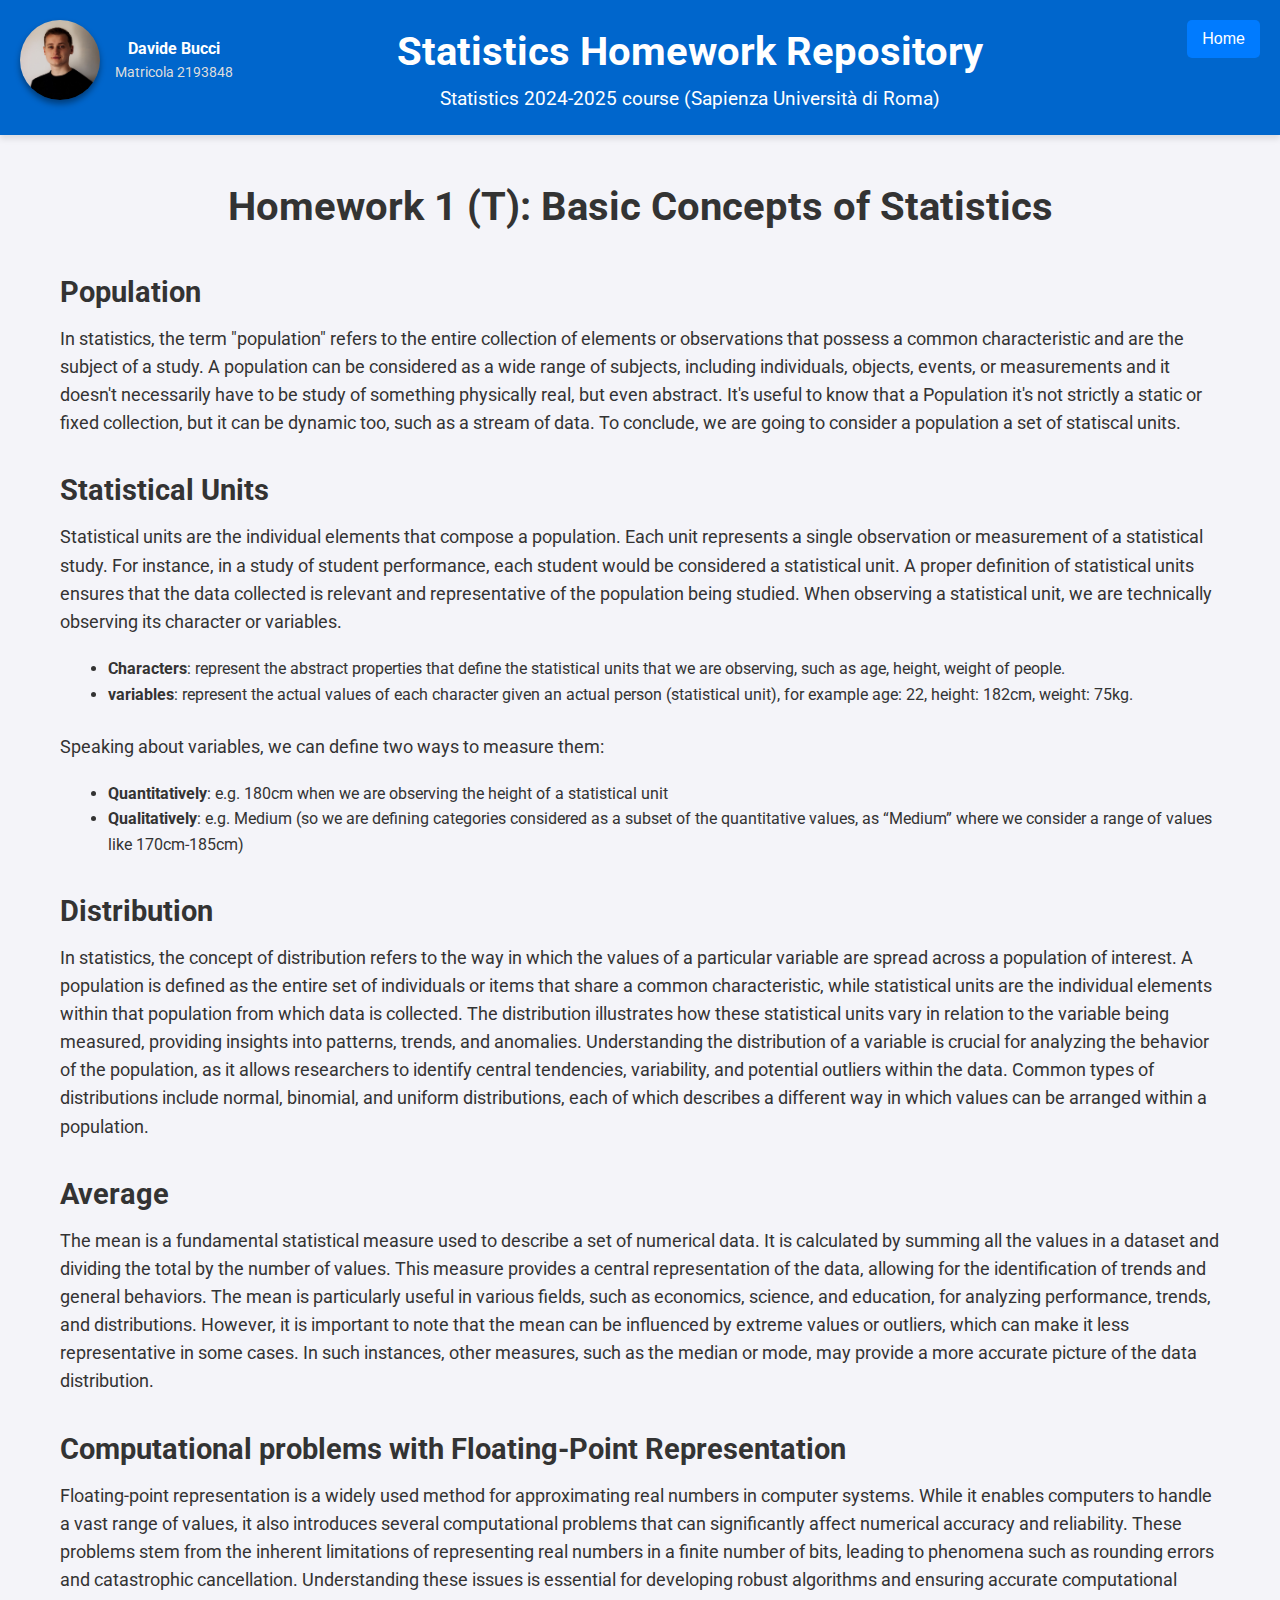
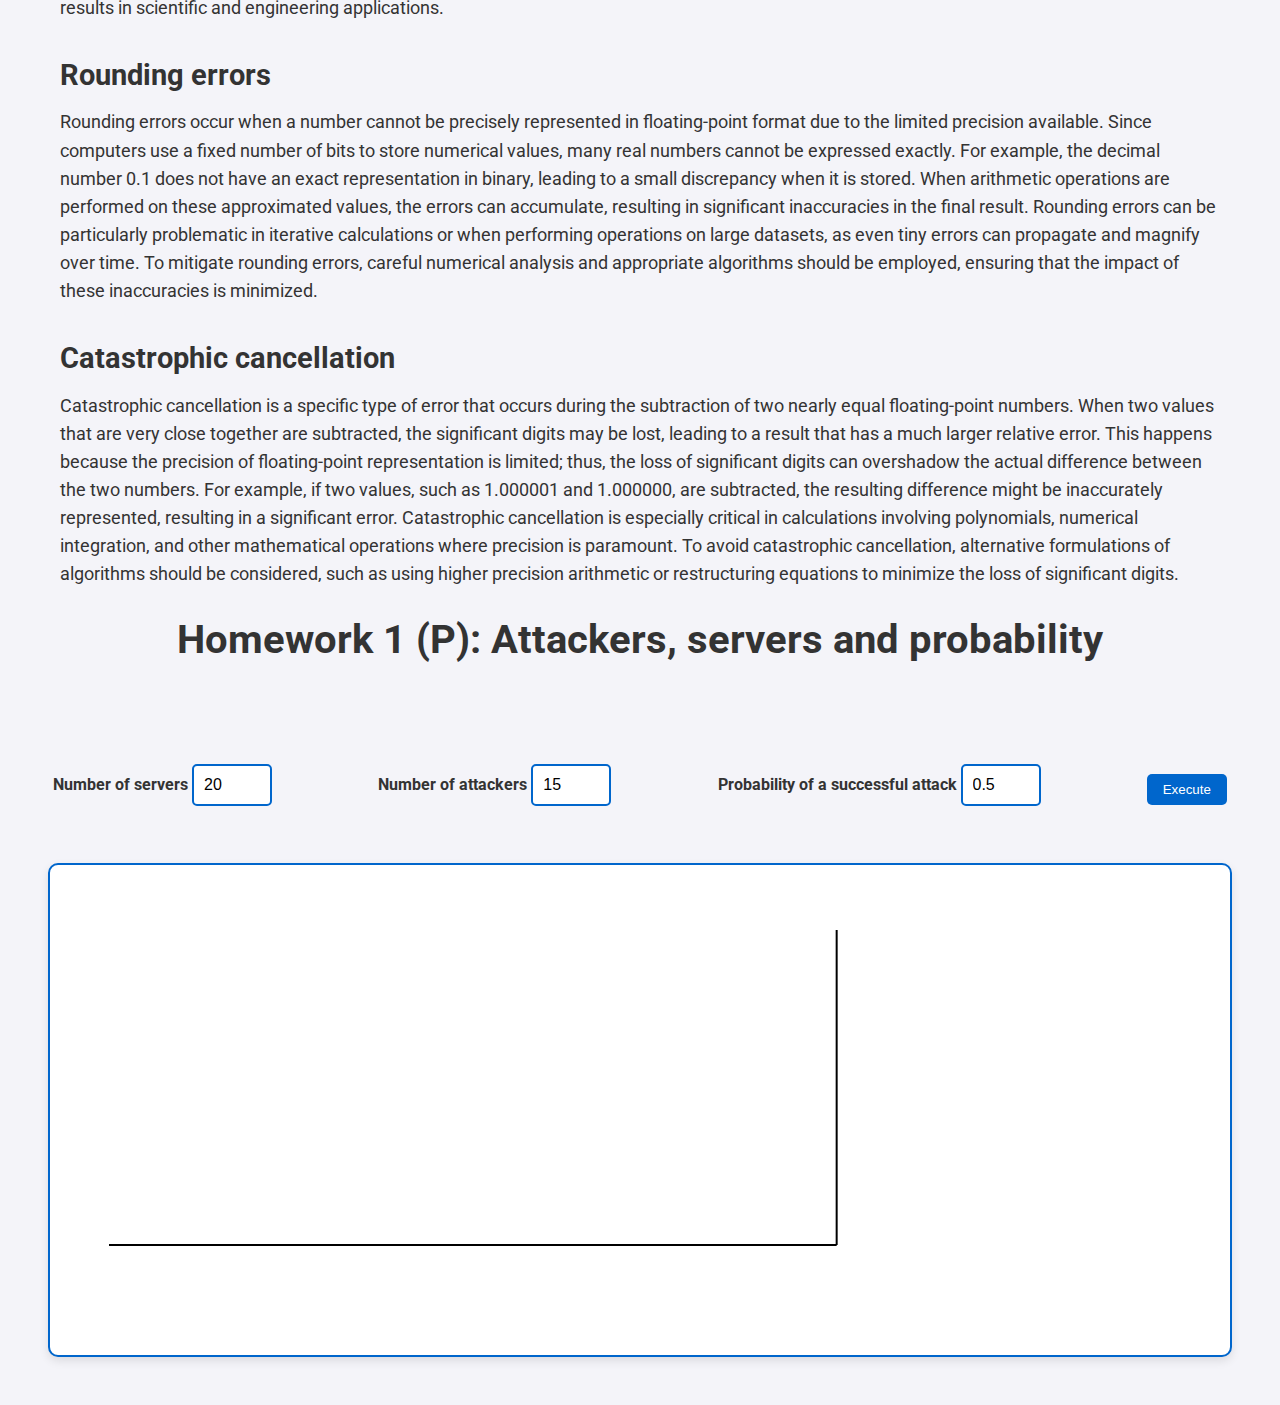
==== HW1/index.html @ 6c003152 "feat(HW1): added theoretical question + exercises at the end" ====
<!DOCTYPE html>
<html lang="en">
<head>
    <meta charset="UTF-8">
    <meta name="viewport" content="width=device-width, initial-scale=1.0">
    <meta http-equiv="X-UA-Compatible" content="ie=edge">
    <title>Statistics Homework | Davide Bucci</title>
    <link rel="stylesheet" href="style.css">
    <link rel="stylesheet" href="../style.css">
    <link href="https://fonts.googleapis.com/css2?family=Roboto:wght@400;500&display=swap" rel="stylesheet">
</head>
<body>
    <header>
        <div class="container">
            <div class="profile">
                <div class="profile-photo">
                    <img src="../biopic.jpg" alt="Foto di Davide Bucci">
                </div>
                <div class="profile-info">
                    <p class="name">Davide Bucci</p>
                    <p class="matricola">Matricola 2193848</p>
                </div>
            </div>
            <h1>Statistics Homework Repository</h1>
            <p>Statistics 2024-2025 course (Sapienza Università di Roma)</p>
            <div class="home-button-container">
                <button class="home-button" onclick="window.location.href='../index.html'">Home</button>
            </div>
        </div>
    </header>

    <main>
        <div class="container">
            <section class="homework-content">
                <h2>Homework 1 (T): Basic Concepts of Statistics</h2>

                <h3>Population</h3>
                <p>
                    In statistics, the term "population" refers to the entire collection of elements or observations that possess a common characteristic and are the subject of a study.
                    A population can be considered as a wide range of subjects, including individuals, objects, events, or measurements and it doesn't necessarily have to be study of something physically real, but even abstract.
                    It's useful to know that a Population it's not strictly a static or fixed collection, but it can be dynamic too, such as a stream of data.
                    To conclude, we are going to consider a population a set of statiscal units.

                </p>

                <h3>Statistical Units</h3>
                <p>
                    Statistical units are the individual elements that compose a population. Each unit represents a single observation or measurement of a statistical study. For instance, in a study of student performance, each student would be considered a statistical unit. A proper definition of statistical units ensures that the data collected is relevant and representative of the population being studied.
                    When observing a statistical unit, we are technically observing its character or variables.
                </p>
                <ul>
                    <li>
                        <strong>Characters</strong>: represent the abstract properties that define the statistical units that we are observing, such as age, height, weight of people.
                    </li>
                    <li>
                        <strong>variables</strong>: represent the actual values of each character given an actual person (statistical unit), for example age: 22, height: 182cm,  weight: 75kg.
                    </li>
                </ul>
                <br>
                <p>
                    Speaking about variables, we can define two ways to measure them:
                </p>
                <ul>
                    <li>
                        <strong>Quantitatively</strong>: e.g. 180cm when we are observing the height of a statistical unit
                    </li>
                    <li>
                        <strong>Qualitatively</strong>: e.g. Medium (so we are defining categories considered as a subset of the quantitative values, as “Medium” where we consider a range of values like 170cm-185cm)
                    </li>
                </ul>                   
                <h3>Distribution</h3>
                <p>
                    In statistics, the concept of distribution refers to the way in which the values of a particular variable are spread across a population of interest.
                    A population is defined as the entire set of individuals or items that share a common characteristic, while statistical units are the individual elements within that population from which data is collected. 
                    The distribution illustrates how these statistical units vary in relation to the variable being measured, providing insights into patterns, trends, and anomalies. 
                    Understanding the distribution of a variable is crucial for analyzing the behavior of the population, as it allows researchers to identify central tendencies, variability, and potential outliers within the data.
                    Common types of distributions include normal, binomial, and uniform distributions, each of which describes a different way in which values can be arranged within a population.
                </p>
                <h3>Average</h3>
                <p>
                    The mean is a fundamental statistical measure used to describe a set of numerical data. It is calculated by summing all the values in a dataset and dividing the total by the number of values.
                    This measure provides a central representation of the data, allowing for the identification of trends and general behaviors.
                    The mean is particularly useful in various fields, such as economics, science, and education, for analyzing performance, trends, and distributions.
                    However, it is important to note that the mean can be influenced by extreme values or outliers, which can make it less representative in some cases.
                    In such instances, other measures, such as the median or mode, may provide a more accurate picture of the data distribution.
                </p>
                <h3>Computational problems with Floating-Point Representation</h3>
                <p>
                    Floating-point representation is a widely used method for approximating real numbers in computer systems.
                    While it enables computers to handle a vast range of values, it also introduces several computational problems that can significantly affect numerical accuracy and reliability.
                    These problems stem from the inherent limitations of representing real numbers in a finite number of bits, leading to phenomena such as rounding errors and catastrophic cancellation.
                    Understanding these issues is essential for developing robust algorithms and ensuring accurate computational results in scientific and engineering applications.
                </p>
                <h3>Rounding errors</h3>
                <p>
                    Rounding errors occur when a number cannot be precisely represented in floating-point format due to the limited precision available.
                    Since computers use a fixed number of bits to store numerical values, many real numbers cannot be expressed exactly.
                    For example, the decimal number 0.1 does not have an exact representation in binary, leading to a small discrepancy when it is stored.
                    When arithmetic operations are performed on these approximated values, the errors can accumulate, resulting in significant inaccuracies in the final result.
                    Rounding errors can be particularly problematic in iterative calculations or when performing operations on large datasets, as even tiny errors can propagate and magnify over time.
                    To mitigate rounding errors, careful numerical analysis and appropriate algorithms should be employed, ensuring that the impact of these inaccuracies is minimized.
                </p>
                <h3>Catastrophic cancellation</h3>
                <p>
                    Catastrophic cancellation is a specific type of error that occurs during the subtraction of two nearly equal floating-point numbers. 
                    When two values that are very close together are subtracted, the significant digits may be lost, leading to a result that has a much larger relative error.
                    This happens because the precision of floating-point representation is limited; thus, the loss of significant digits can overshadow the actual difference between the two numbers.
                    For example, if two values, such as 1.000001 and 1.000000, are subtracted, the resulting difference might be inaccurately represented, resulting in a significant error.
                    Catastrophic cancellation is especially critical in calculations involving polynomials, numerical integration, and other mathematical operations where precision is paramount. 
                    To avoid catastrophic cancellation, alternative formulations of algorithms should be considered, such as using higher precision arithmetic or restructuring equations to minimize the loss of significant digits.
                </p>
                <h2>Homework 1 (P): Attackers, servers and probability</h2>
            </section>
        </div>
        <div class="c-space">
            <div class="input-box">
                <div class="input-text">
                    <label for="servers">Number of servers</label>
                    <input type="number" value="20" min="0" max="1000" id="servers" name="servers">
                </div>
                <div class="input-text">
                    <label for="attackers">Number of attackers</label>
                    <input type="number" value="15" min="0" max="1000" id="attackers" name="attackers">    
                </div>
                <div class="input-text">
                    <label for="probability">Probability of a successful attack</label>
                    <input type="number" value="0.5" min="0" max="1" step="0.1" id="probability" name="probability">    
                </div>
                <div class="input-execute">
                    <button type="button" onclick="onExecute()">Execute</button>
                </div>
            </div>
            <div class="canvas-container">
                <canvas id="myCanvas" width="400" height="400"></canvas>
            </div>
            <script src="script.js"></script>
        </div>
    </main>
</body>
</html>
---- HW1/style.css ----
body {
    margin: 0;
    font-family: Arial, Helvetica, sans-serif;
}

.title-box {
    background-color: rgb(200, 200, 200, 0.5);
    padding: 1rem 0 1rem 0;
}

.title {
    font-size: 55px;
    text-align: center;
}

.input-box {
    padding-top: 2rem;
    display: flex;
    justify-content: space-around;
    input {
        width: 5rem;
    }
}

.input-execute {
    display: flex;
    justify-content: center;
    button {
        padding: 0.5rem 1rem 0.5rem 1rem;
    }
}

.homework-content {
    padding: 40px 0;
}

.homework-content h2 {
    text-align: center;
    font-size: 2.5rem;
    margin-bottom: 20px;
}

.homework-content h3 {
    font-size: 1.8rem;
    margin-top: 30px;
    margin-bottom: 10px;
}

.homework-content p {
    font-size: 1.1rem;
    line-height: 1.6;
    margin-bottom: 20px;
}

ul {
    padding-left: 3rem;
}

label {
    margin-bottom: 5px;
    font-weight: bold;
}

/* Input styles */
input[type="number"] {
    padding: 10px;
    border: 2px solid #0066cc;
    border-radius: 5px;
    font-size: 1rem;
    transition: border-color 0.3s ease;
}

input[type="number"]:focus {
    border-color: #005bb5;
    outline: none;
}

/* Button styles */
.input-execute {
    margin: 10px 0;
}

button {
    padding: 10px 20px;
    background-color: #0066cc;
    color: #fff;
    border: none;
    border-radius: 5px;
    cursor: pointer;
    transition: background-color 0.3s ease;
}

button:hover {
    background-color: #005bb5;
}

/* Canvas container styles */
.canvas-container {
    border: 2px solid #0066cc;
    border-radius: 10px;
    padding: 20px;
    background-color: #fff;
    box-shadow: 0px 4px 10px rgba(0, 0, 0, 0.1);
    display: flex;
    justify-content: center;
    align-items: center;
    margin: 3rem;
}

canvas {
    display: block;
}

.home-button {
    background-color: #007BFF; /* Colore di sfondo blu */
    color: white; /* Colore del testo */
    border: none; /* Rimuovi il bordo */
    border-radius: 5px; /* Angoli arrotondati */
    padding: 10px 15px; /* Spaziatura interna */
    cursor: pointer; /* Mostra il puntatore quando sopra */
    font-size: 16px; /* Dimensione del testo */
}

.home-button:hover {
    background-color: #0056b3; /* Colore di sfondo quando il mouse è sopra */
}

header {
    position: relative; /* Necessario per posizionare il pulsante */
}

.home-button-container {
    position: absolute; /* Posiziona il pulsante in modo assoluto */
    top: 20px; /* Spazio dall'alto */
    right: 20px; /* Spazio dal lato destro */
}
---- style.css ----
/* Font import and basic settings */
* {
    margin: 0;
    padding: 0;
    box-sizing: border-box;
}

html, body {
    height: 100%;
}

body {
    font-family: 'Roboto', sans-serif;
    background-color: #f4f4f9;
    color: #333;
    line-height: 1.6;
    display: flex;
    flex-direction: column;
    min-height: 100vh;
}

a {
    text-decoration: none;
    color: #0066cc;
}

a:hover {
    text-decoration: underline;
}

.container {
    max-width: 1200px;
    margin: 0 auto;
    padding: 0 20px;
    flex: 1;
}

/* Header styles */
/* Profile container */
.profile {
    display: flex;
    align-items: center;
    position: absolute;
    top: 20px;
    left: 20px;
}

/* Profile photo styles */
.profile-photo {
    width: 80px;
    height: 80px;
    border-radius: 50%;
    overflow: hidden;
    box-shadow: 0px 4px 6px rgba(0, 0, 0, 0.4);
}

.profile-photo img {
    width: 100%;
    height: 100%;
    object-fit: cover;
}

/* Profile info styles */
.profile-info {
    margin-left: 15px;
    color: #fff;
}

.profile-info .name {
    font-size: 1rem;
    font-weight: bold;
}

.profile-info .matricola {
    font-size: 0.85rem;
    color: #ddd;
}

/* Adjust header to account for the profile */
header {
    position: relative;
    padding: 20px 0;
    background-color: #0066cc;
    color: #fff;
    text-align: center;
    box-shadow: 0px 4px 6px rgba(0, 0, 0, 0.1);
    padding-left: 100px; /* Adds space to the left to prevent overlap */
}


header h1 {
    font-size: 2.5rem;
}

header p {
    font-size: 1.2rem;
}

/* Homework list section */
.homework-list {
    padding: 40px 0;
}

.homework-list h2 {
    text-align: center;
    font-size: 2rem;
    margin-bottom: 30px;
    color: #333;
}

.homework-list ul {
    list-style: none;
    display: flex;
    flex-direction: column;
    gap: 15px;
    padding: 0;
}

.homework-list li {
    background-color: #fff;
    padding: 20px;
    border-radius: 10px;
    box-shadow: 0px 2px 4px rgba(0, 0, 0, 0.1);
    display: flex;
    justify-content: space-between;
    align-items: center;
    transition: box-shadow 0.3s ease;
}

.homework-list li:hover {
    box-shadow: 0px 4px 8px rgba(0, 0, 0, 0.2);
}

.homework-list a {
    font-size: 1.2rem;
    font-weight: 500;
}

.date {
    color: #888;
    font-size: 0.9rem;
}

/* Footer styles */
footer {
    background-color: #333;
    color: #fff;
    padding: 20px 0;
    text-align: center;
    margin-top: auto;
}

footer p {
    font-size: 0.9rem;
}
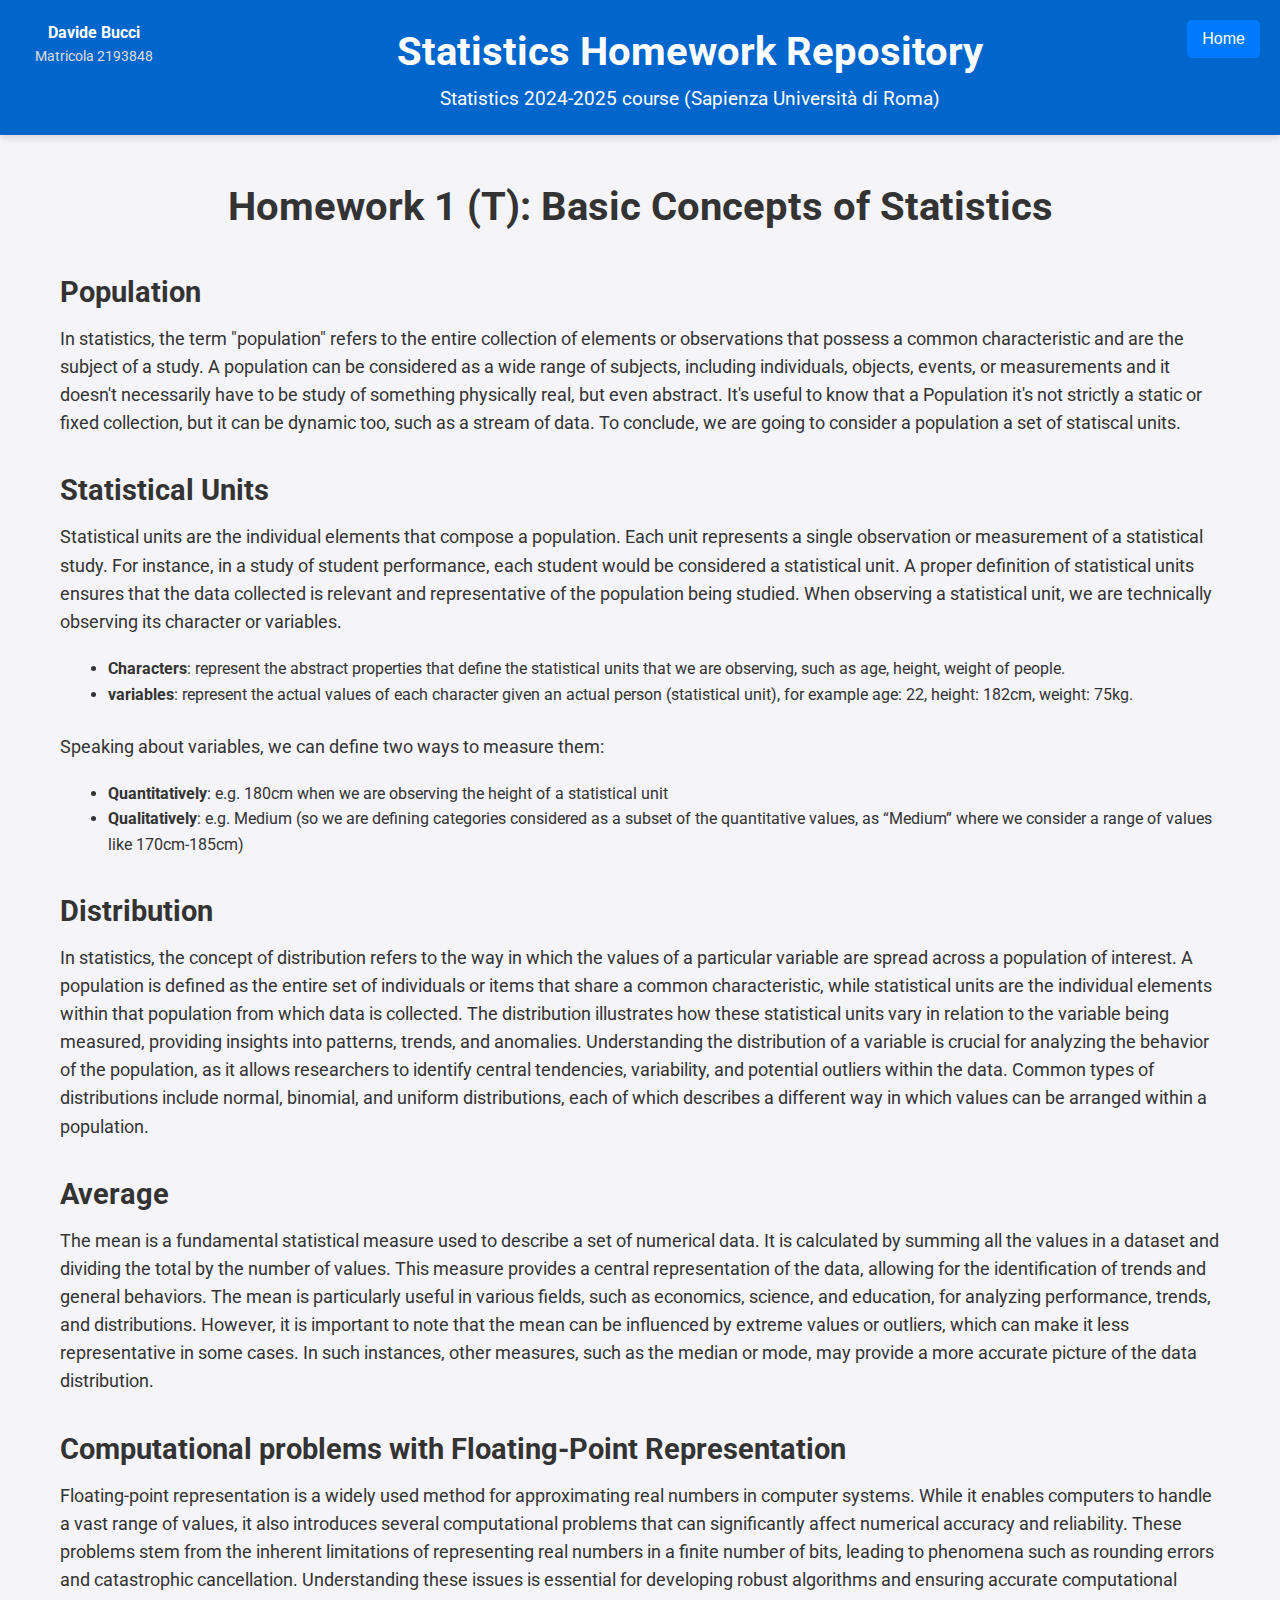
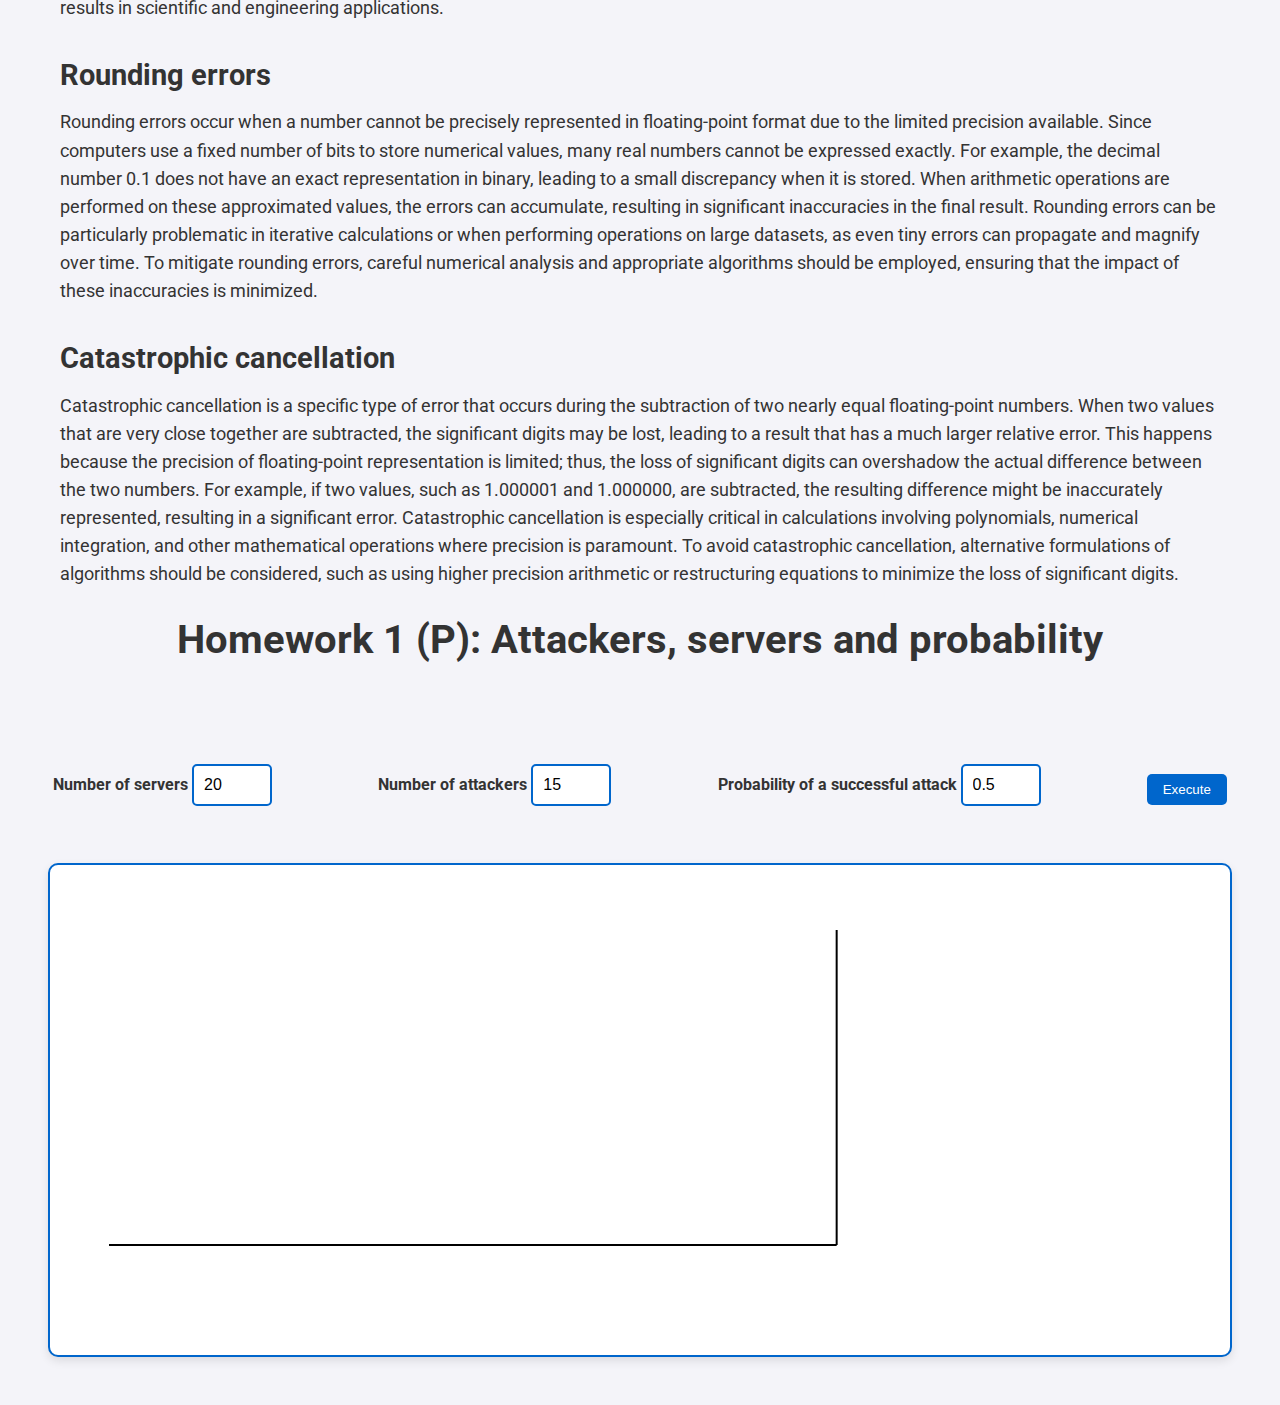
==== commit 9d5aaa15: "fix(biopic)" ====
--- a/HW1/index.html
+++ b/HW1/index.html
@@ -13,9 +13,9 @@
     <header>
         <div class="container">
             <div class="profile">
-                <div class="profile-photo">
+                <!-- <div class="profile-photo">
                     <img src="../biopic.jpg" alt="Foto di Davide Bucci">
-                </div>
+                </div> -->
                 <div class="profile-info">
                     <p class="name">Davide Bucci</p>
                     <p class="matricola">Matricola 2193848</p>
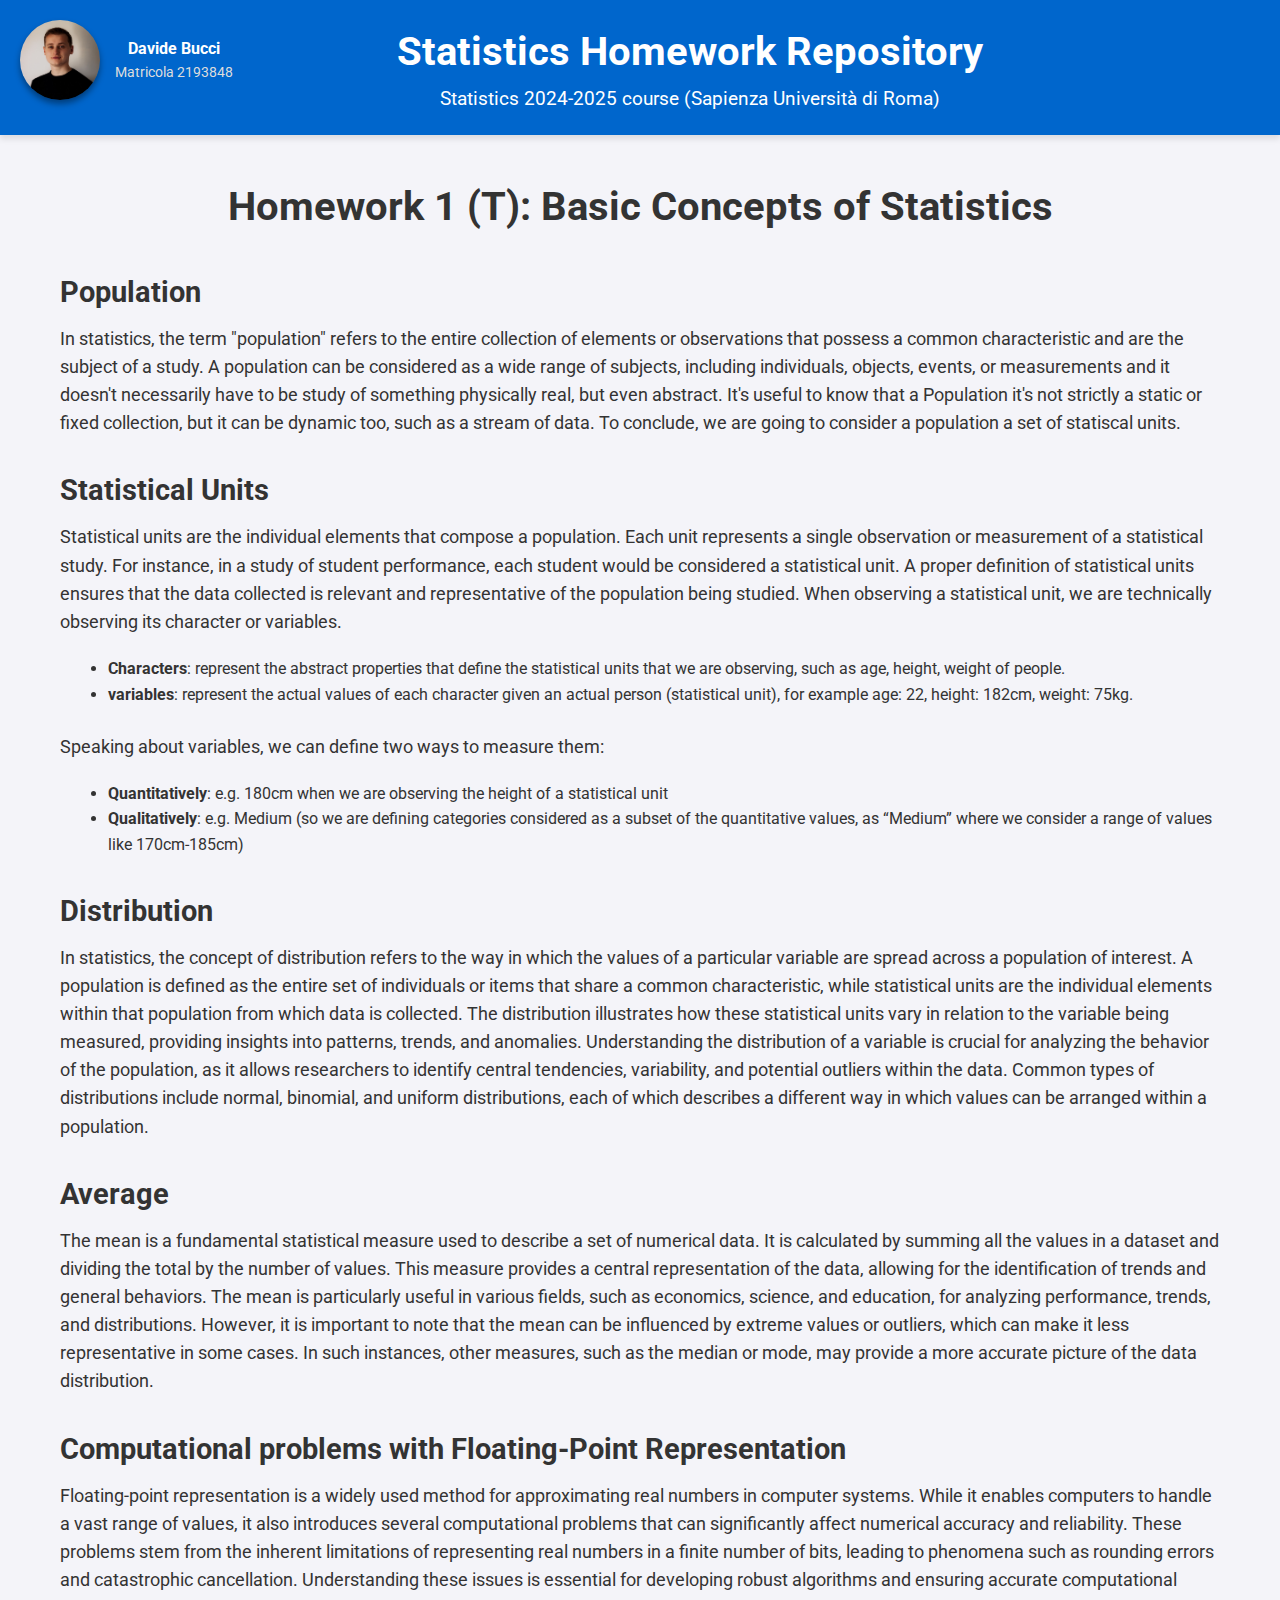
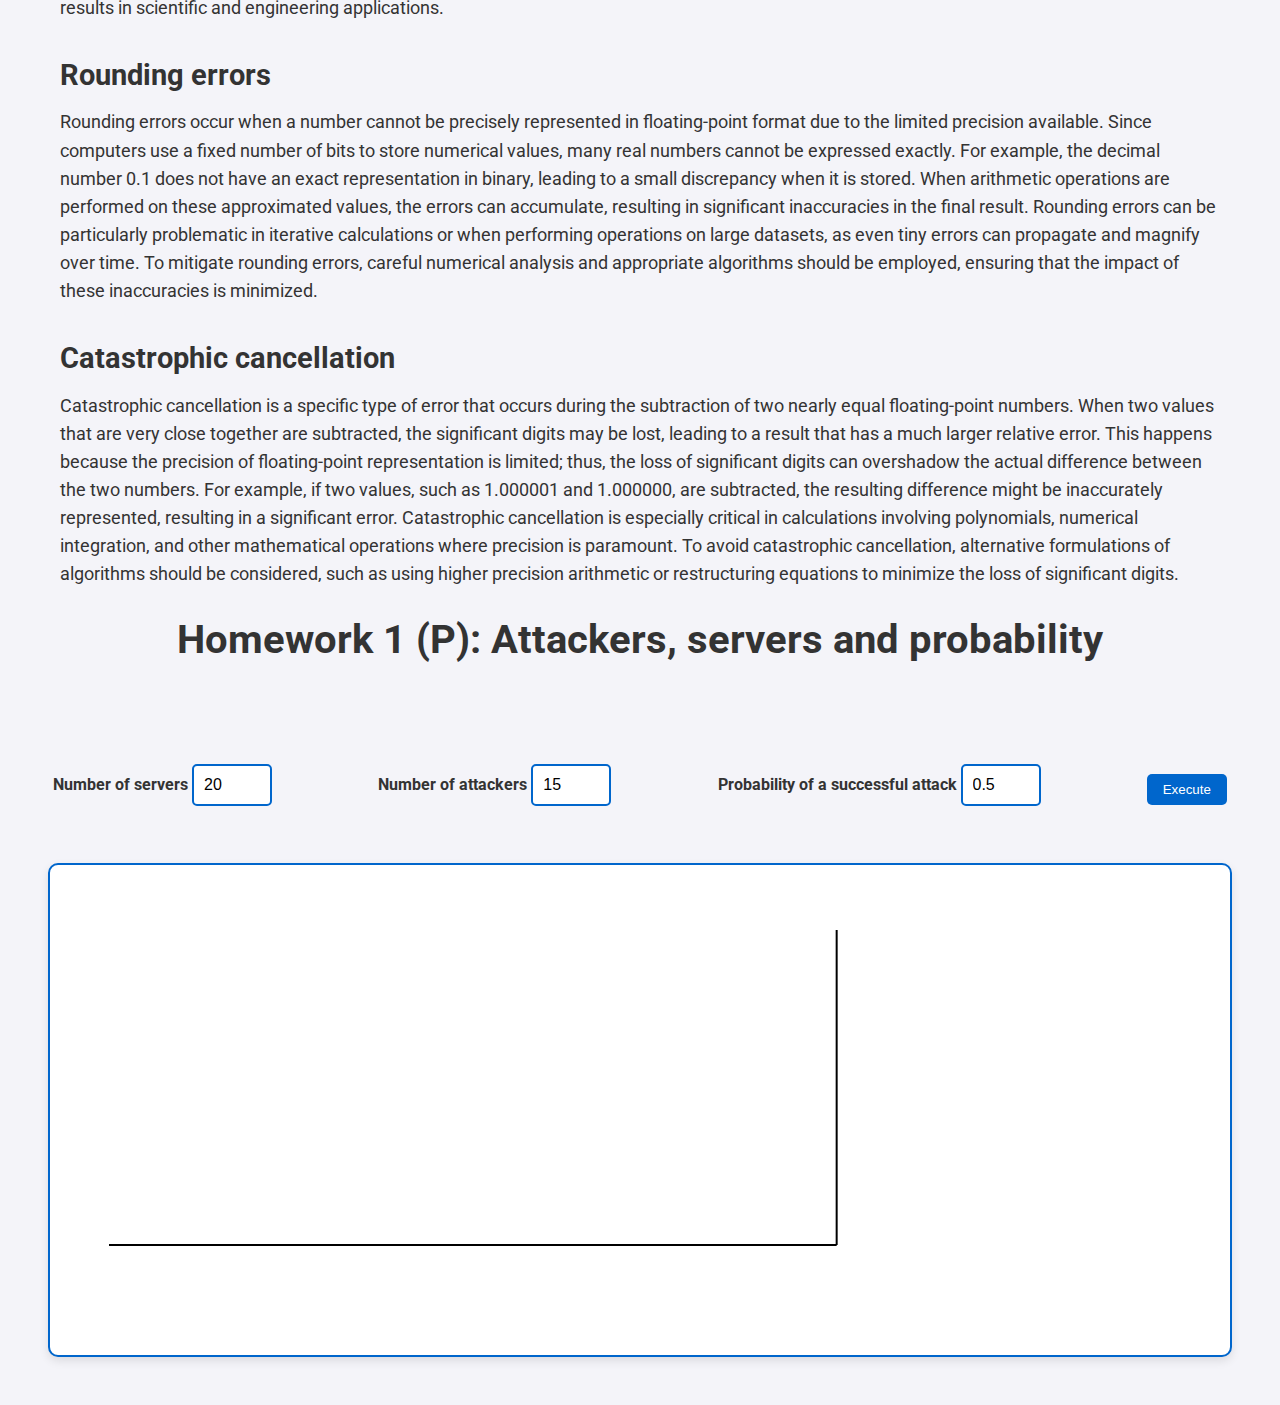
==== commit 733e42b1: "fix(header)" ====
--- a/HW1/index.html
+++ b/HW1/index.html
@@ -13,9 +13,9 @@
     <header>
         <div class="container">
             <div class="profile">
-                <!-- <div class="profile-photo">
+                <div class="profile-photo">
                     <img src="../biopic.jpg" alt="Foto di Davide Bucci">
-                </div> -->
+                </div>
                 <div class="profile-info">
                     <p class="name">Davide Bucci</p>
                     <p class="matricola">Matricola 2193848</p>
@@ -23,9 +23,6 @@
             </div>
             <h1>Statistics Homework Repository</h1>
             <p>Statistics 2024-2025 course (Sapienza Università di Roma)</p>
-            <div class="home-button-container">
-                <button class="home-button" onclick="window.location.href='../index.html'">Home</button>
-            </div>
         </div>
     </header>
 
--- a/HW1/style.css
+++ b/HW1/style.css
@@ -109,28 +109,4 @@
 
 canvas {
     display: block;
-}
-
-.home-button {
-    background-color: #007BFF; /* Colore di sfondo blu */
-    color: white; /* Colore del testo */
-    border: none; /* Rimuovi il bordo */
-    border-radius: 5px; /* Angoli arrotondati */
-    padding: 10px 15px; /* Spaziatura interna */
-    cursor: pointer; /* Mostra il puntatore quando sopra */
-    font-size: 16px; /* Dimensione del testo */
-}
-
-.home-button:hover {
-    background-color: #0056b3; /* Colore di sfondo quando il mouse è sopra */
-}
-
-header {
-    position: relative; /* Necessario per posizionare il pulsante */
-}
-
-.home-button-container {
-    position: absolute; /* Posiziona il pulsante in modo assoluto */
-    top: 20px; /* Spazio dall'alto */
-    right: 20px; /* Spazio dal lato destro */
 }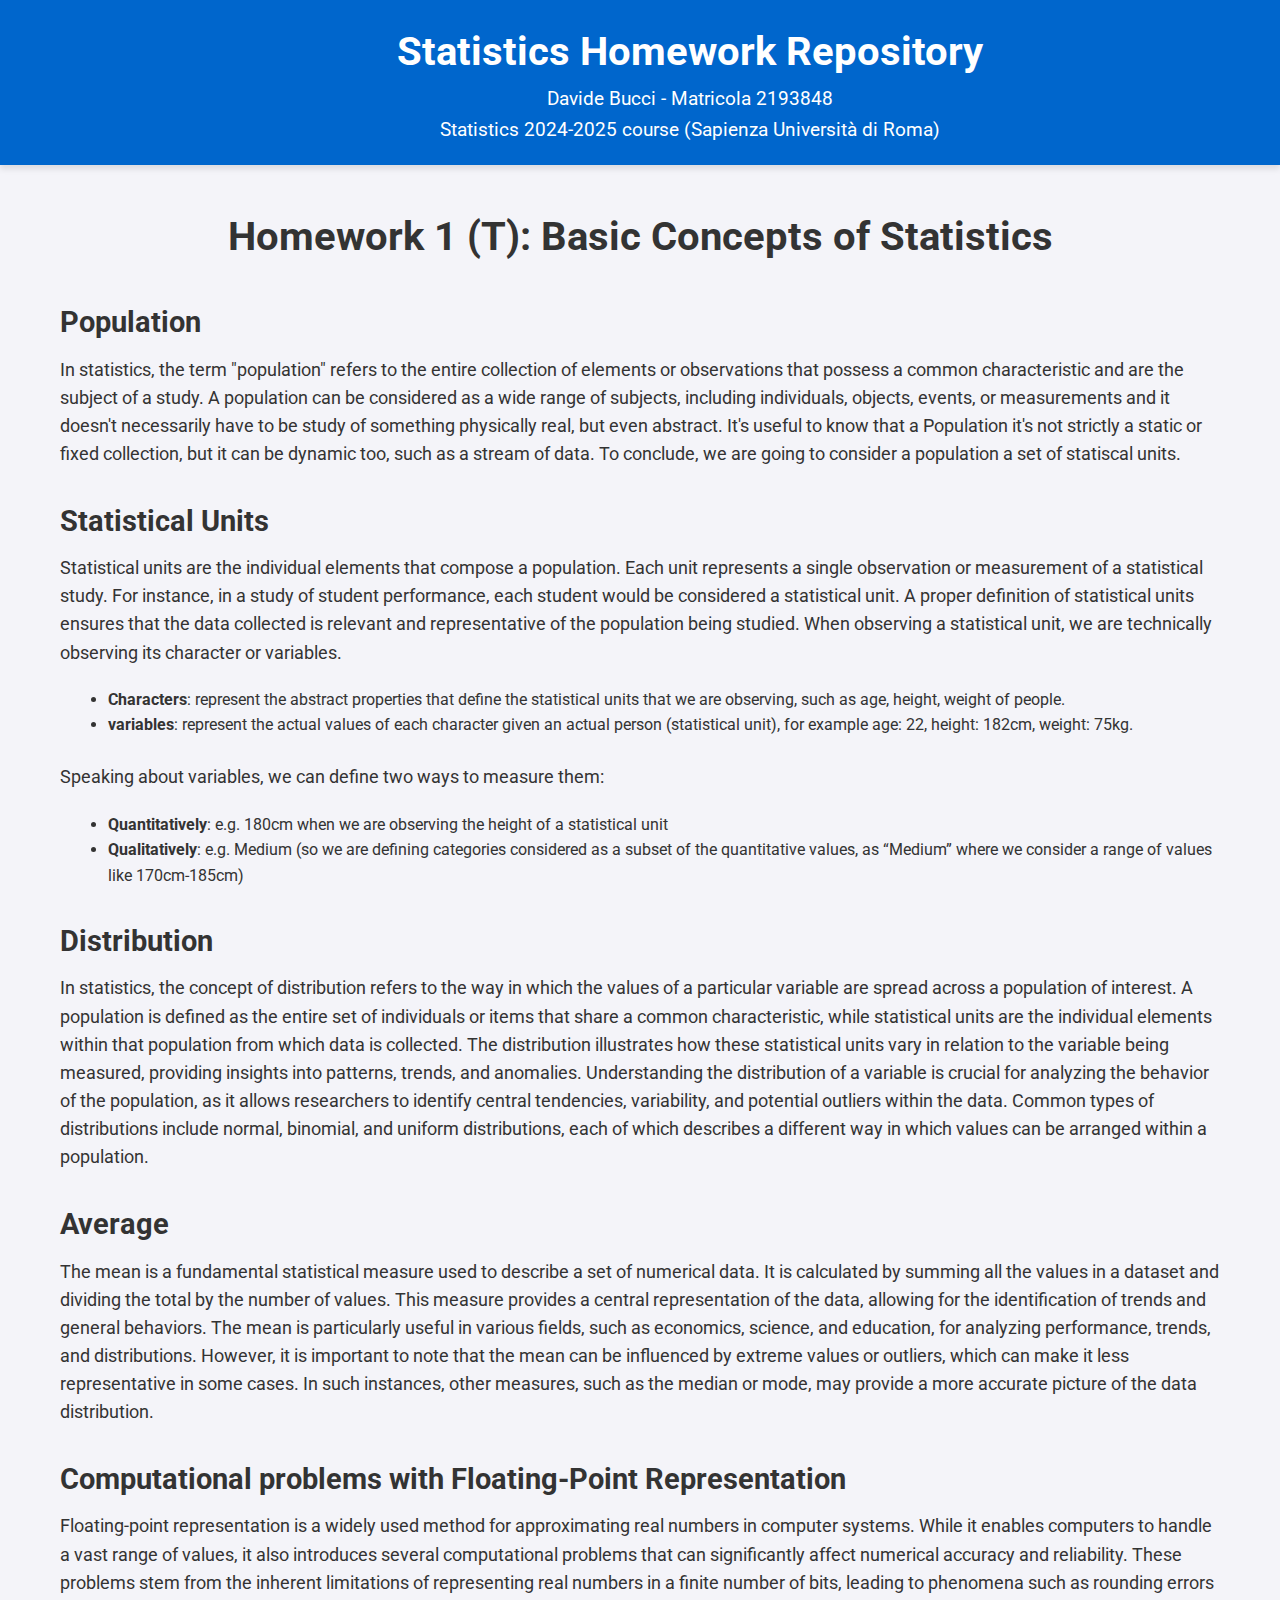
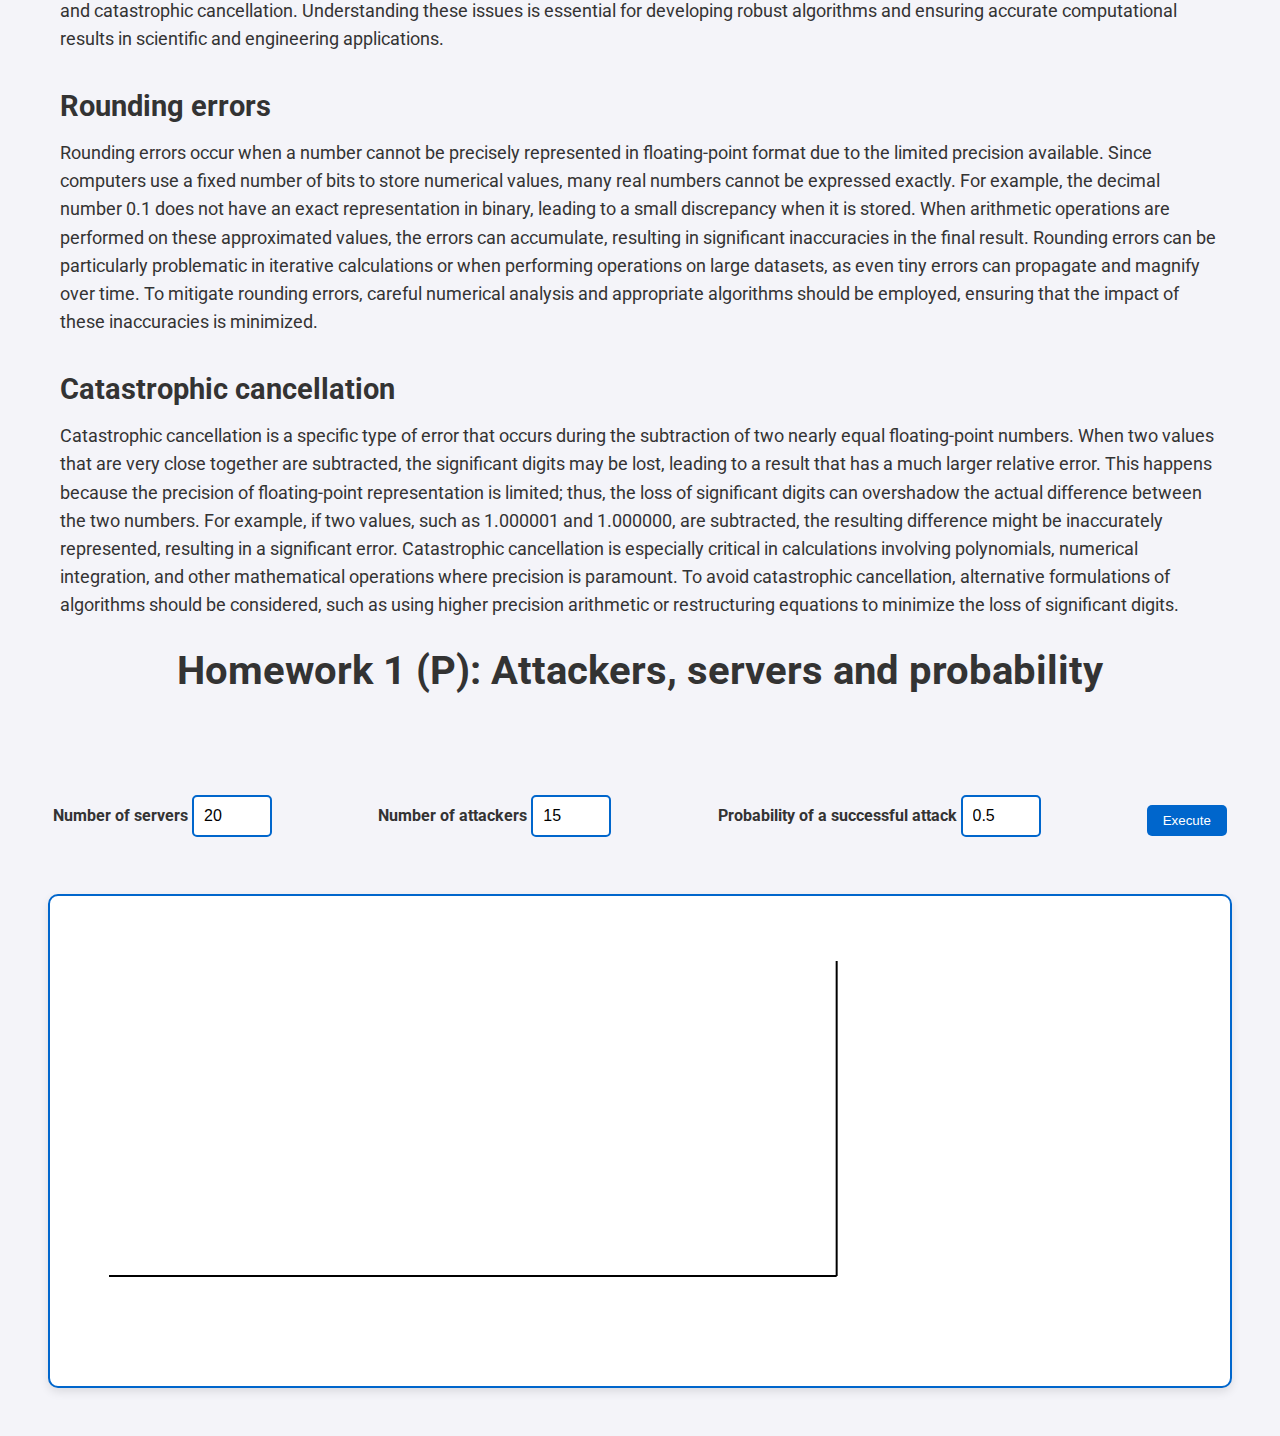
==== commit 11c34905: "fix(header): rimossa biopic" ====
--- a/HW1/index.html
+++ b/HW1/index.html
@@ -12,20 +12,11 @@
 <body>
     <header>
         <div class="container">
-            <div class="profile">
-                <div class="profile-photo">
-                    <img src="../biopic.jpg" alt="Foto di Davide Bucci">
-                </div>
-                <div class="profile-info">
-                    <p class="name">Davide Bucci</p>
-                    <p class="matricola">Matricola 2193848</p>
-                </div>
-            </div>
             <h1>Statistics Homework Repository</h1>
+            <p>Davide Bucci - Matricola 2193848</p>
             <p>Statistics 2024-2025 course (Sapienza Università di Roma)</p>
-        </div>
+        </div>  
     </header>
-
     <main>
         <div class="container">
             <section class="homework-content">
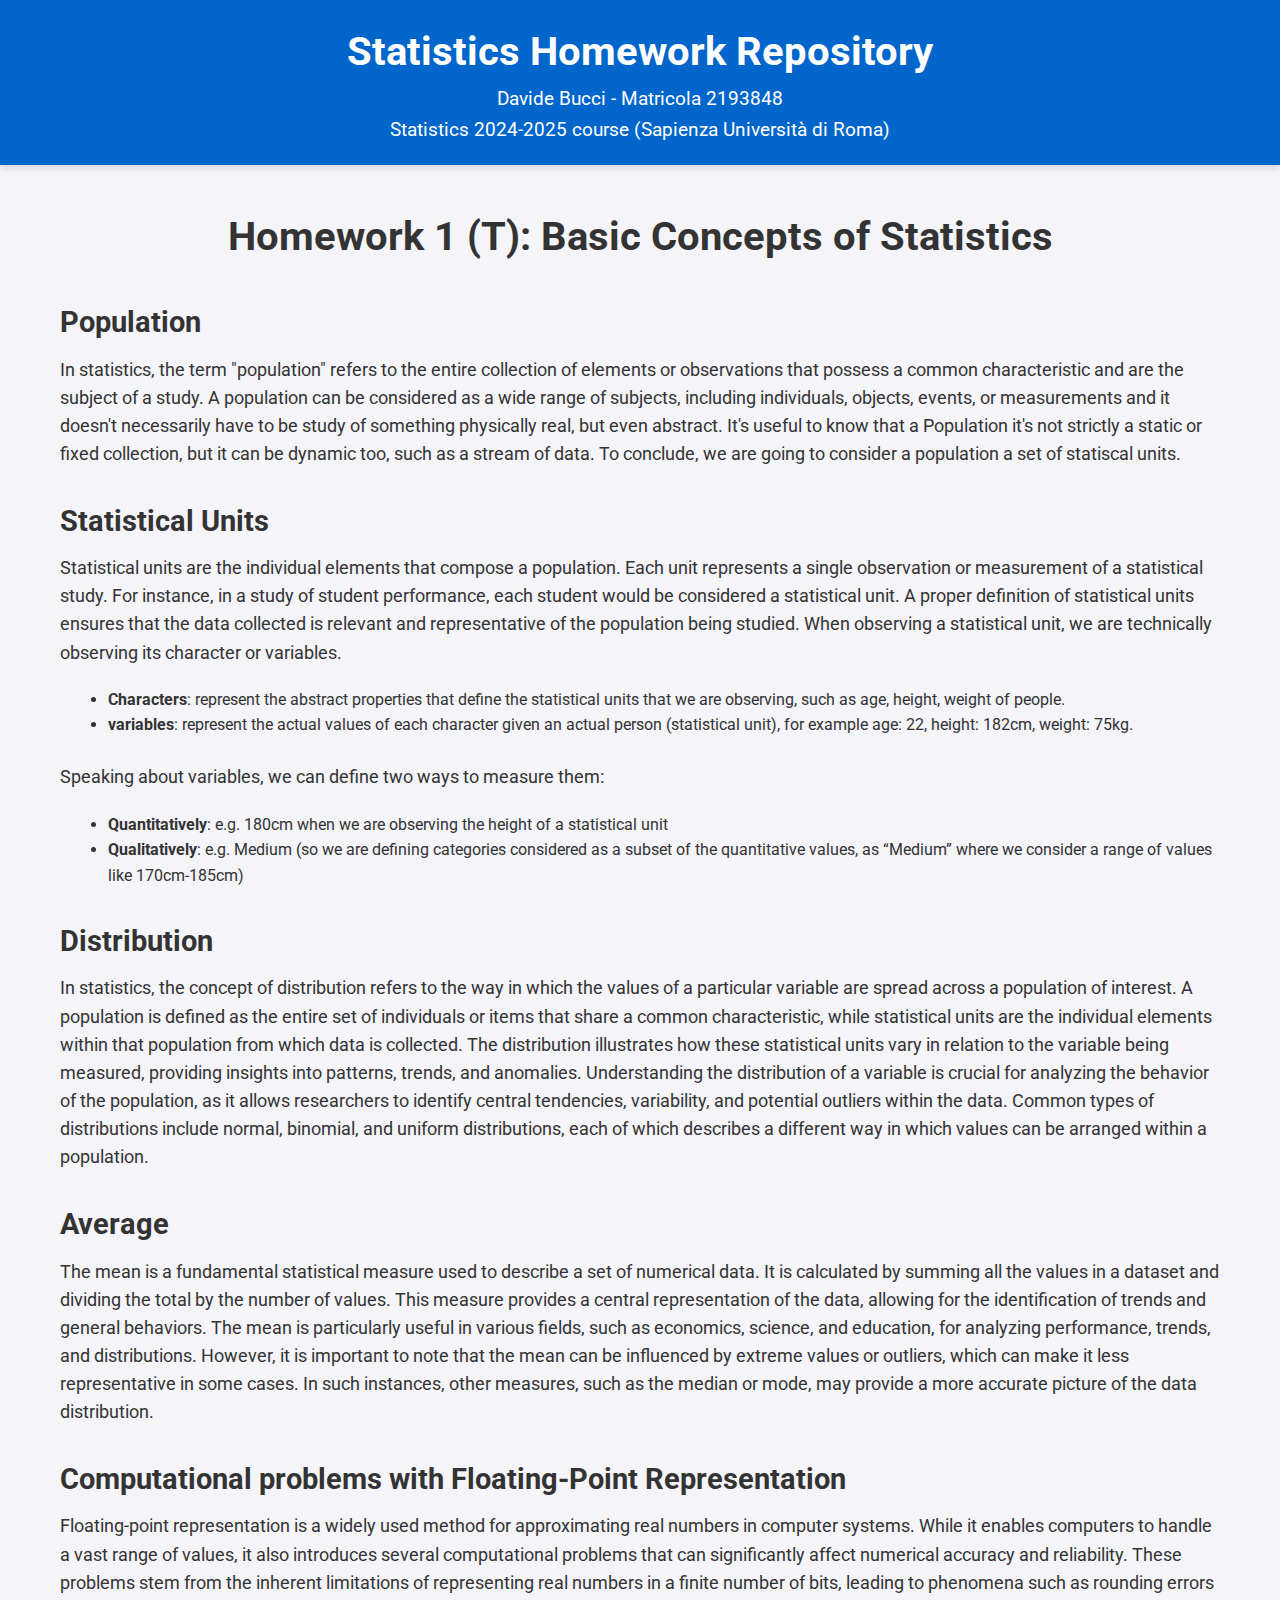
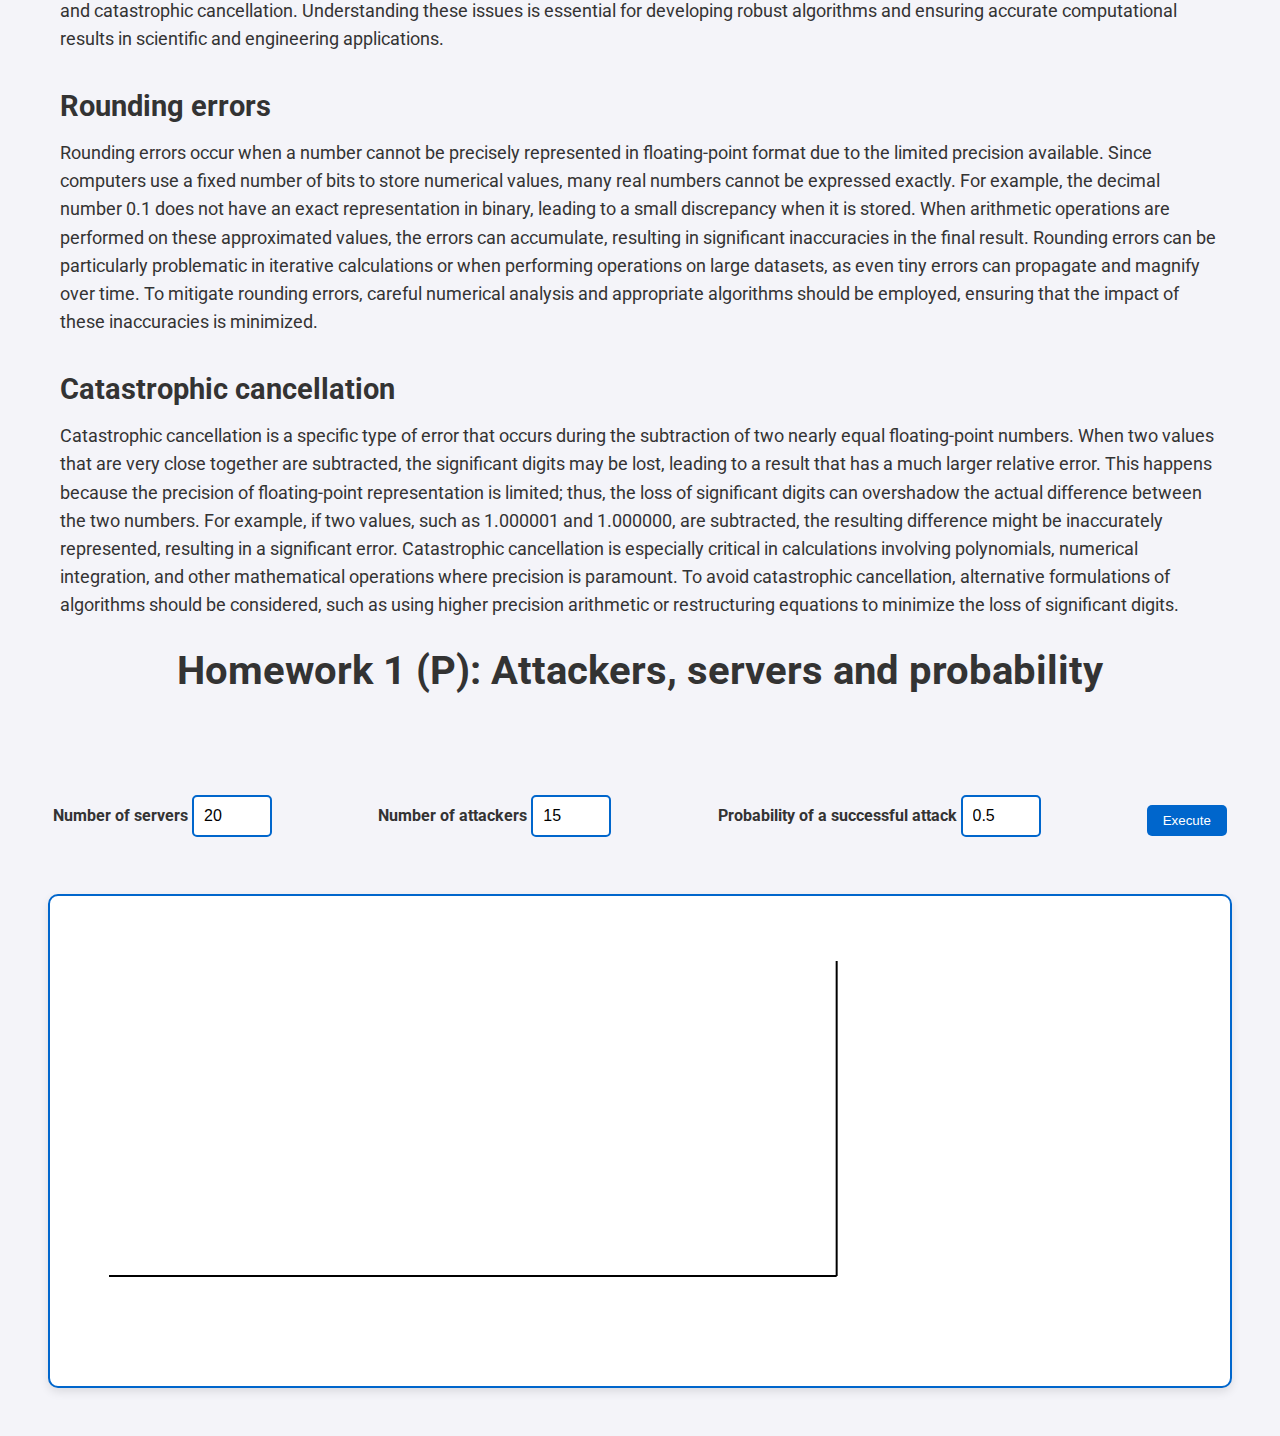
==== commit 70ddaa40: "feat(HW3)" ====
--- a/HW1/index.html
+++ b/HW1/index.html
@@ -119,7 +119,7 @@
                 </div>
             </div>
             <div class="canvas-container">
-                <canvas id="myCanvas" width="400" height="400"></canvas>
+                <canvas id="myCanvas" width="1000" height="1000"></canvas>
             </div>
             <script src="script.js"></script>
         </div>
--- a/style.css
+++ b/style.css
@@ -84,7 +84,6 @@
     color: #fff;
     text-align: center;
     box-shadow: 0px 4px 6px rgba(0, 0, 0, 0.1);
-    padding-left: 100px; /* Adds space to the left to prevent overlap */
 }
 
 
